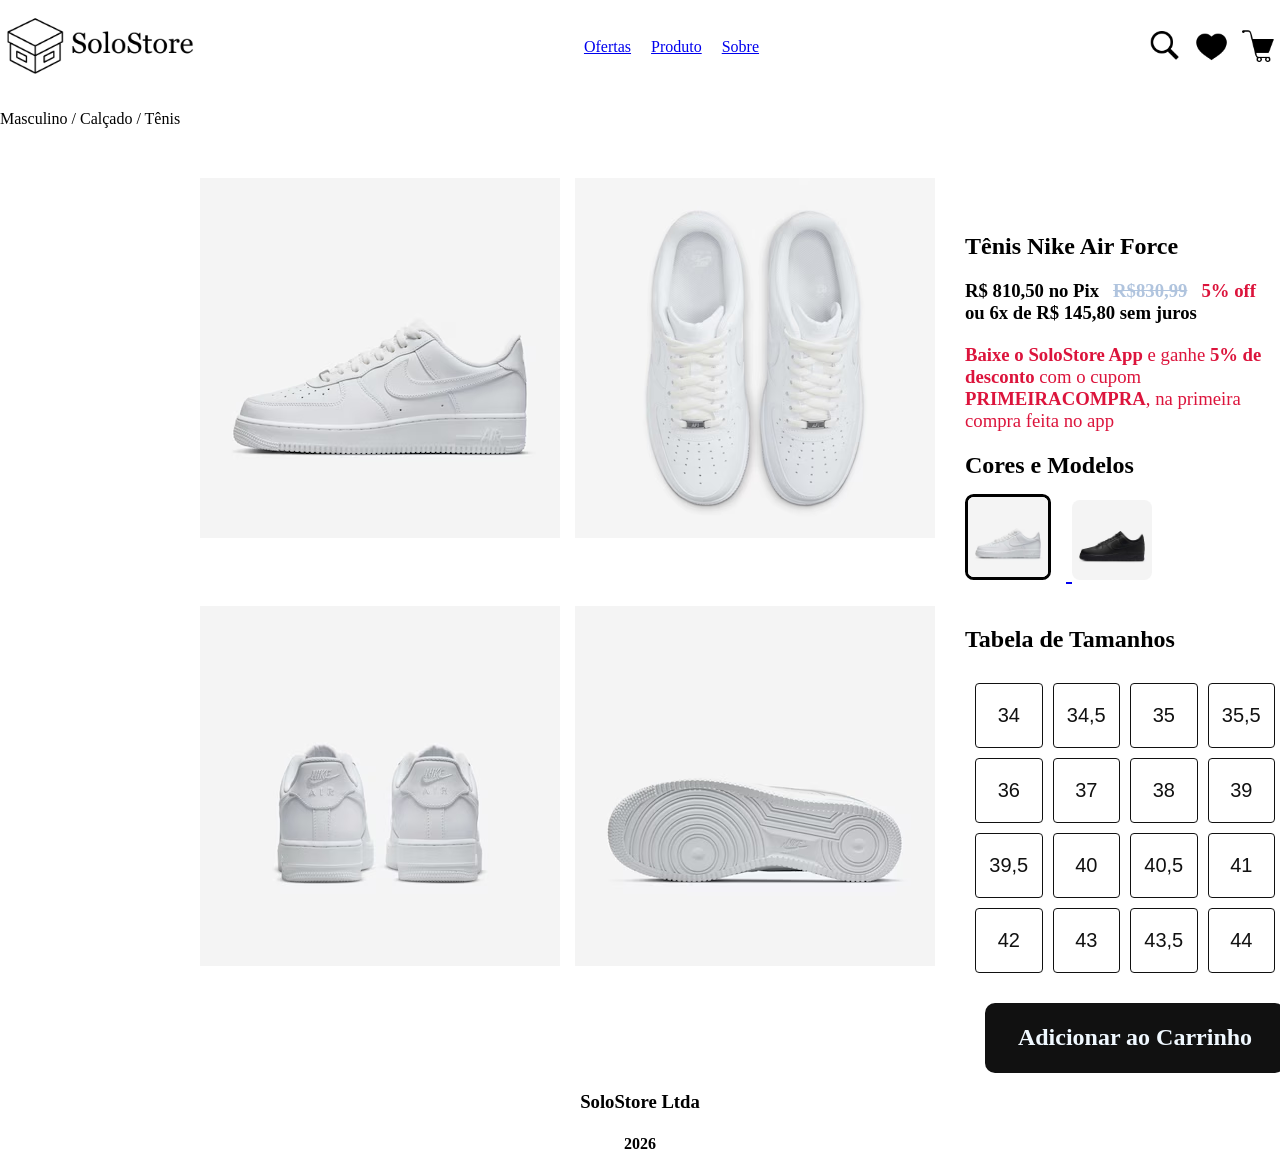
==== solostore/produtoBranco.html @ 8ed37948 "Refactor produtoBranco.html structure and content" ====
<!DOCTYPE html>
<html lang="en">
<head>
    <meta charset="UTF-8">
    <meta name="viewport" content="width=device-width, initial-scale=1.0">
    <title>Tênis Nike Air Force Masculino</title>
</head>
<body style="margin: 0px; background-color: white; height: auto;">

<header style="position: fixed; top: 0; left: 0; width: 100%; color: white; padding: 0px;">
    <!--Lugares do site a implementar-->
    <nav style="display: flex; align-items: center; 
                justify-content: space-between; 
                width: 100%; position: fixed; 
                background-color: white; margin-top: 0;"><!--sempre que quiser dispor as divs utilizar display: flex-->
         <!--Logo a esquerda que leva para home-->
            <a href="index.html">
            <img src="img/Logo_HTransparente.png" alt="Logo_Home" style="width: 200px; height: 90px; object-fit: contain;"></a>
        <div style="text-align: center; color: black; font-family: Arial black">
            <a href="index.html">Ofertas</a> &nbsp; &nbsp;
            <a href="produtoBranco.html">Produto</a> &nbsp; &nbsp;
            <a href="sobre.html">Sobre</a> 
        </div>
        <!--A implementar futuramente-->
        <div style="text-align: center;">
            <a href="busca.html">
            <img src="img/icones_menu/buscar.png" alt="Buscar" style="width: 33px; height: 33px; object-fit: contain; padding: 5px;"></a>
            <a href="favoritos.html">
            <img src="img/icones_menu/favorito.png" alt="Favoritos" style="width: 33px; height: 33px; object-fit: contain; padding: 5px;"></a>
            <a href="carrinho.html">
            <img src="img/icones_menu/carrinho.png" alt="Carrinho" style="width: 33px; height: 33px; object-fit: contain; padding: 5px;"></a>
        </div>
    </nav>
</header>

<main style="padding-top: 94px;">

    <p style="margin-bottom: 50px;">
        Masculino / Calçado / Tênis
    </p>

    <div style="text-align: left; display: flex; align-items: flex-start;">
        
        <img src="img/TenisBranco1.avif" style="width: 400px; height: auto; margin-left: 200px; margin-right: 15px;">
        <img src="img/TenisBranco2.avif" style="width: 400px; height: auto; margin-right: 30px; margin-bottom: 15px;">

        <!-- Esta DIV agrupa os textos para que fiquem um embaixo do outro -->
        <div>
            <h2 style="text-align: left; margin-top: 55px;">
                Tênis Nike Air Force  <br>
                
            </h2>
            
            <h3>

                <!-- Preço dos Produtos -->
                <span>
                    R$ 810,50 no Pix &nbsp; <s style="color: #B0C4DE;">R$830,99</s> &nbsp; <strong style="color: #DC143C;"> 5% off </strong> <br> ou 6x de R$ 145,80 sem juros
                </span>

            </h3>

            <h3 style="color: #DC143C; font-weight: normal; margin-top: 20px;">

                <!-- Propagandas -->
                <span>
                    <strong>Baixe o SoloStore App</strong> e ganhe <strong>5% de desconto</strong> com o cupom <br> 
                    <strong>PRIMEIRACOMPRA</strong>, na primeira compra feita no app
                </span>

            </h3>

            <h2> 
                 Cores e Modelos
                 <br>
                 <a href="produtoBranco.html">
                 <img src="img/TenisBranco1.avif" style="width: 80px; height: auto; margin-top: 15px; margin-right: 15px; border: solid black; border-radius: 10%;">
                 </a>

                 <a href="produtoPreto.html">
                 <img src="img/TenisPreto1.avif" style="width: 80px; height: auto;border-radius: 10%;">
                 </a>
            </h2>

        </div>

    </div>

    <div style="text-align: left; display: flex; align-items: flex-start;">


            <img src="img/TenisBranco3.avif" style="width: 400px; height: auto; margin-left: 200px; margin-right: 15px;">
            <img src="img/TenisBranco4.avif" style="width: 400px; height: auto; margin-right: 30px;">

        <div>
                <h2> Tabela de Tamanhos </h2>

                <table style="width: 100%; max-width: 380px; border-collapse: separate; border-spacing: 8px; font-family: 'Helvetica Neue', Helvetica, Arial, sans-serif; color: #111111; margin: 20px 0;border-spacing: 10px;">
  <tbody>

    <!--Tabela de Tamanhos-->
    <tr>
      <td style="width: 25%; border: 1px solid #111111; border-radius: 4px; text-align: center; padding: 20px 0; font-size: 20px; font-weight: 500; background-color: #ffffff; cursor: pointer;">34</td>
      <td style="width: 25%; border: 1px solid #111111; border-radius: 4px; text-align: center; padding: 20px 0; font-size: 20px; font-weight: 500; background-color: #ffffff; cursor: pointer;">34,5</td>
      <td style="width: 25%; border: 1px solid #111111; border-radius: 4px; text-align: center; padding: 20px 0; font-size: 20px; font-weight: 500; background-color: #ffffff; cursor: pointer;">35</td>
      <td style="width: 25%; border: 1px solid #111111; border-radius: 4px; text-align: center; padding: 20px 0; font-size: 20px; font-weight: 500; background-color: #ffffff; cursor: pointer;">35,5</td>
    </tr>

    <tr>
      <td style="width: 25%; border: 1px solid #111111; border-radius: 4px; text-align: center; padding: 20px 0; font-size: 20px; font-weight: 500; background-color: #ffffff; cursor: pointer;">36</td>
      <td style="width: 25%; border: 1px solid #111111; border-radius: 4px; text-align: center; padding: 20px 0; font-size: 20px; font-weight: 500; background-color: #ffffff; cursor: pointer;">37</td>
      <td style="width: 25%; border: 1px solid #111111; border-radius: 4px; text-align: center; padding: 20px 0; font-size: 20px; font-weight: 500; background-color: #ffffff; cursor: pointer;">38</td>
      <td style="width: 25%; border: 1px solid #111111; border-radius: 4px; text-align: center; padding: 20px 0; font-size: 20px; font-weight: 500; background-color: #ffffff; cursor: pointer;">39</td>
    </tr>

    <tr>
      <td style="width: 25%; border: 1px solid #111111; border-radius: 4px; text-align: center; padding: 20px 0; font-size: 20px; font-weight: 500; background-color: #ffffff; cursor: pointer;">39,5</td>
      <td style="width: 25%; border: 1px solid #111111; border-radius: 4px; text-align: center; padding: 20px 0; font-size: 20px; font-weight: 500; background-color: #ffffff; cursor: pointer;">40</td>
      <td style="width: 25%; border: 1px solid #111111; border-radius: 4px; text-align: center; padding: 20px 0; font-size: 20px; font-weight: 500; background-color: #ffffff; cursor: pointer;">40,5</td>
      <td style="width: 25%; border: 1px solid #111111; border-radius: 4px; text-align: center; padding: 20px 0; font-size: 20px; font-weight: 500; background-color: #ffffff; cursor: pointer;">41</td>
    </tr>

    <tr>
      <td style="width: 25%; border: 1px solid #111111; border-radius: 4px; text-align: center; padding: 20px 0; font-size: 20px; font-weight: 500; background-color: #ffffff; cursor: pointer;">42</td>
      <td style="width: 25%; border: 1px solid #111111; border-radius: 4px; text-align: center; padding: 20px 0; font-size: 20px; font-weight: 500; background-color: #ffffff; cursor: pointer;">43</td>
      <td style="width: 25%; border: 1px solid #111111; border-radius: 4px; text-align: center; padding: 20px 0; font-size: 20px; font-weight: 500; background-color: #ffffff; cursor: pointer;">43,5</td>
      <td style="width: 25%; border: 1px solid #111111; border-radius: 4px; text-align: center; padding: 20px 0; font-size: 20px; font-weight: 500; background-color: #ffffff; cursor: pointer;">44</td>
    </tr>
  </tbody>
</table>
            <!-- Carrinho -->
            <div style="align-items: center; color: aliceblue ;background-color: #111111;border-radius: 10px;margin-left: 20px;cursor: pointer;width: 300px;height: 70px;display: flex; justify-content: center;">
                
                <h2>
                    Adicionar ao Carrinho
                </h2>

            </div>

            <!-- Frete Implementar 
            <div>
                    <h2>
                            Calcular Frete
                    </h2>

            </div> -->



        </div>
        
    </div>

    

</main>

<footer>
    <nav style="display: flex; align-items: center; justify-content: space-between; width: 100%;">
        <!--Voltando para o sobre -->
        <div">

        </div>
        <!--Redes sociais e apps-->
        <div>

        </div>
    </nav>
    <div style="text-align: center; font-family: Arial medium">
    <h3>SoloStore Ltda</h3>
    <h4>2026</h4>
    </div>
</footer>

</body>
</html>
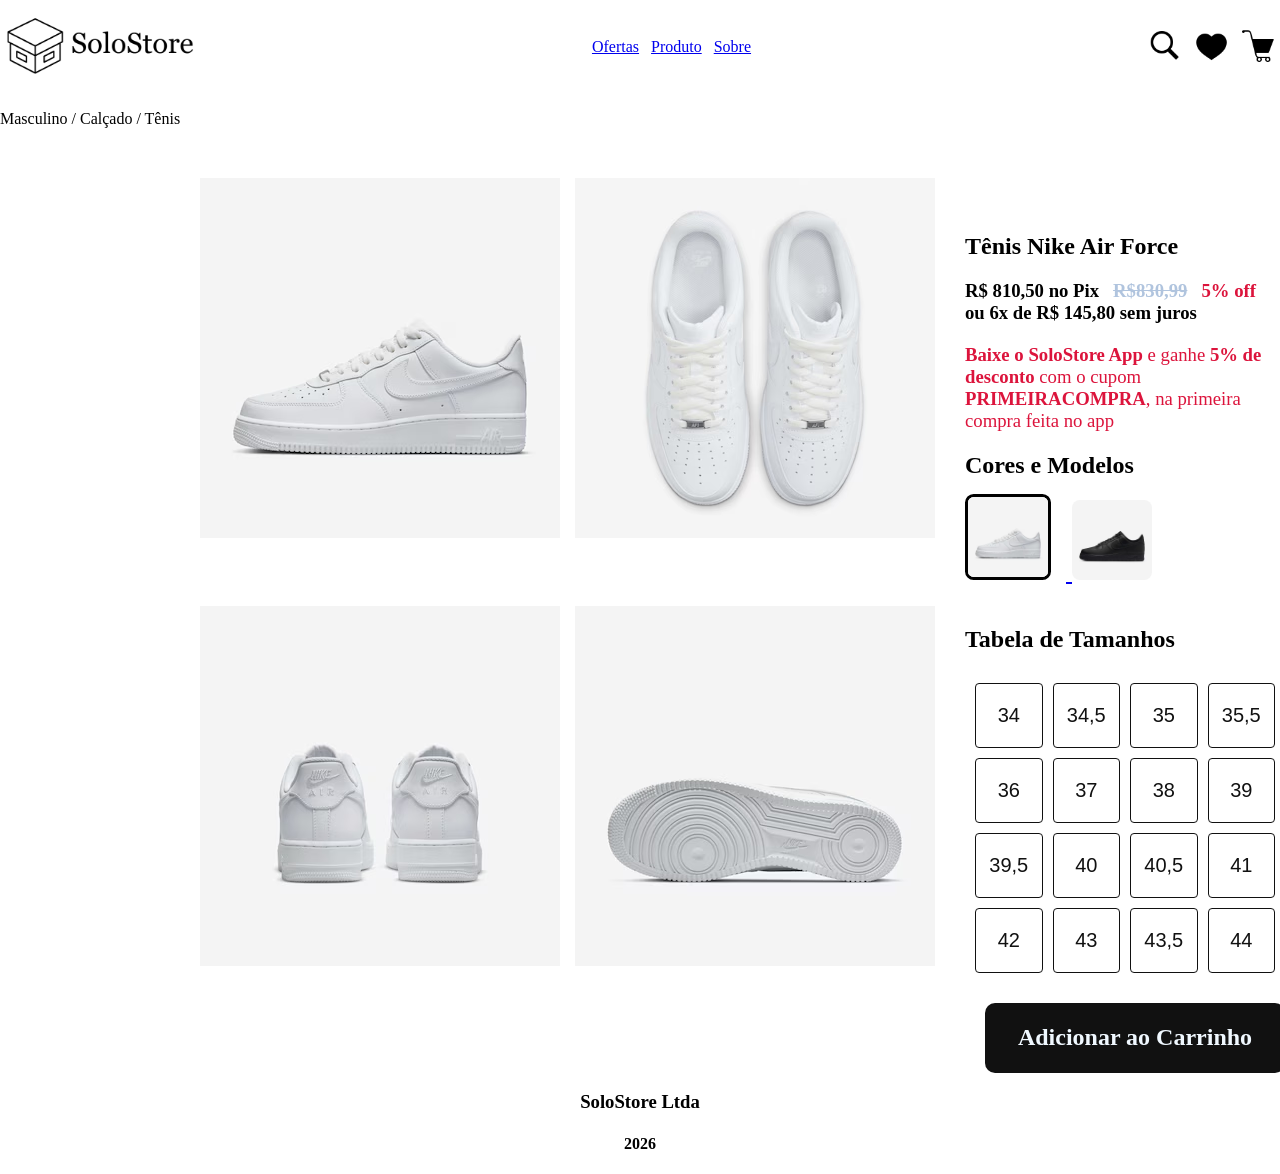
==== commit f4bb2657: "Update produtoBranco.html" ====
--- a/solostore/produtoBranco.html
+++ b/solostore/produtoBranco.html
@@ -17,8 +17,8 @@
             <a href="index.html">
             <img src="img/Logo_HTransparente.png" alt="Logo_Home" style="width: 200px; height: 90px; object-fit: contain;"></a>
         <div style="text-align: center; color: black; font-family: Arial black">
-            <a href="index.html">Ofertas</a> &nbsp; &nbsp;
-            <a href="produtoBranco.html">Produto</a> &nbsp; &nbsp;
+            <a href="index.html">Ofertas</a>&nbsp;&nbsp;
+            <a href="produtoBranco.html">Produto</a>&nbsp;&nbsp;
             <a href="sobre.html">Sobre</a> 
         </div>
         <!--A implementar futuramente-->
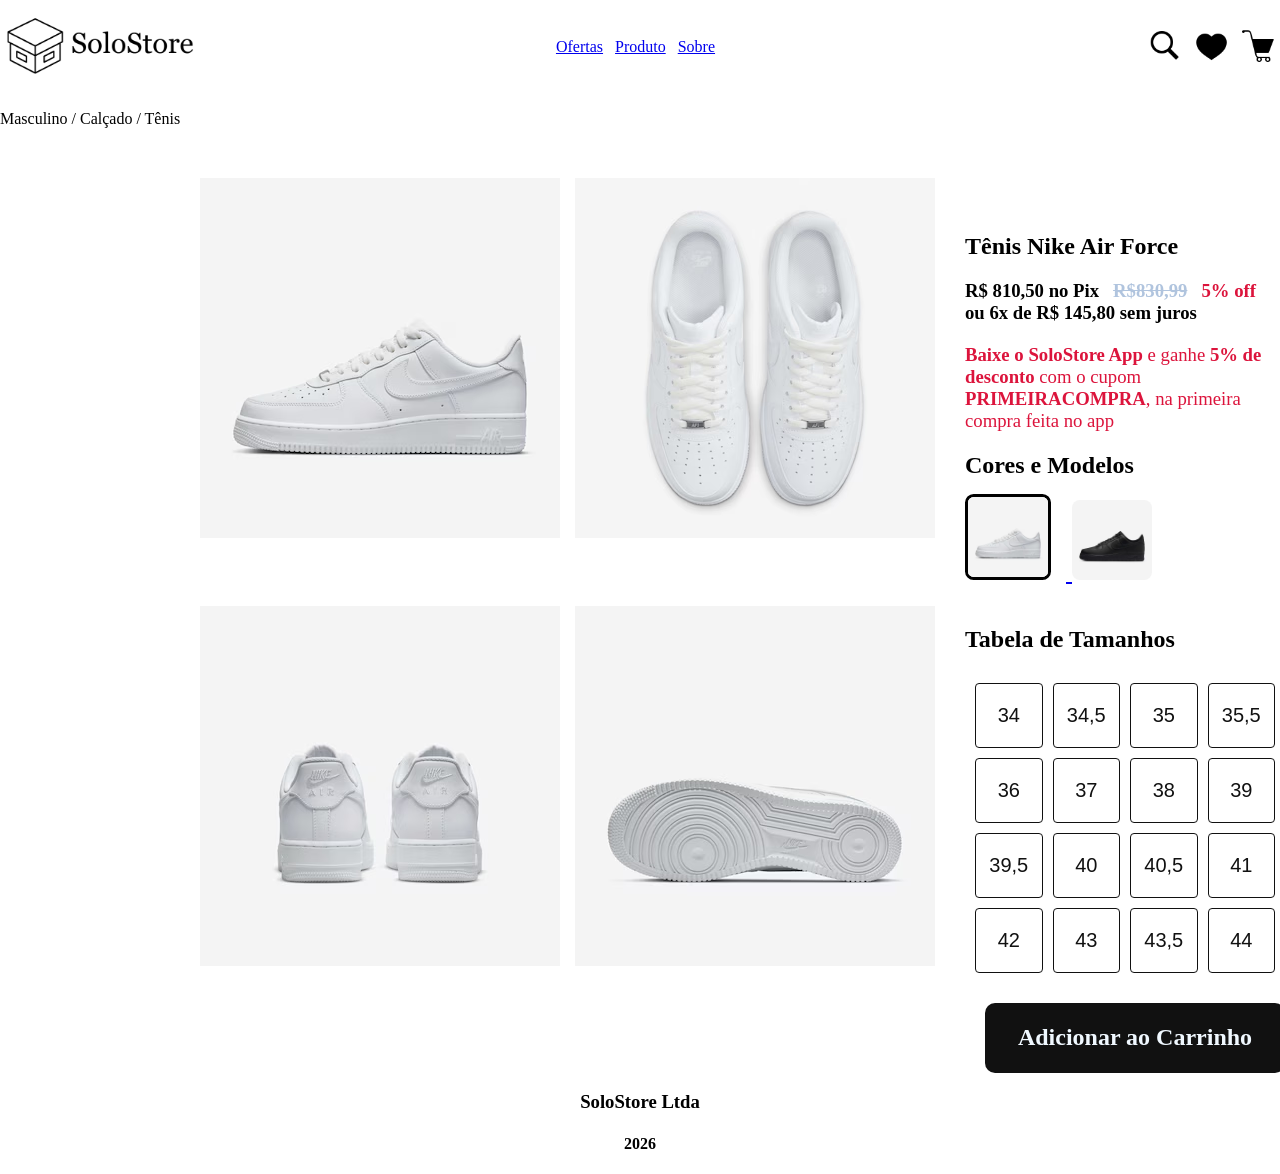
==== commit f3e99358: "Update produtoBranco.html" ====
--- a/solostore/produtoBranco.html
+++ b/solostore/produtoBranco.html
@@ -16,7 +16,7 @@
          <!--Logo a esquerda que leva para home-->
             <a href="index.html">
             <img src="img/Logo_HTransparente.png" alt="Logo_Home" style="width: 200px; height: 90px; object-fit: contain;"></a>
-        <div style="text-align: center; color: black; font-family: Arial black">
+        <div style="text-align: center; color: black; font-family: Arial black; margin-right: 72px;">
             <a href="index.html">Ofertas</a>&nbsp;&nbsp;
             <a href="produtoBranco.html">Produto</a>&nbsp;&nbsp;
             <a href="sobre.html">Sobre</a> 
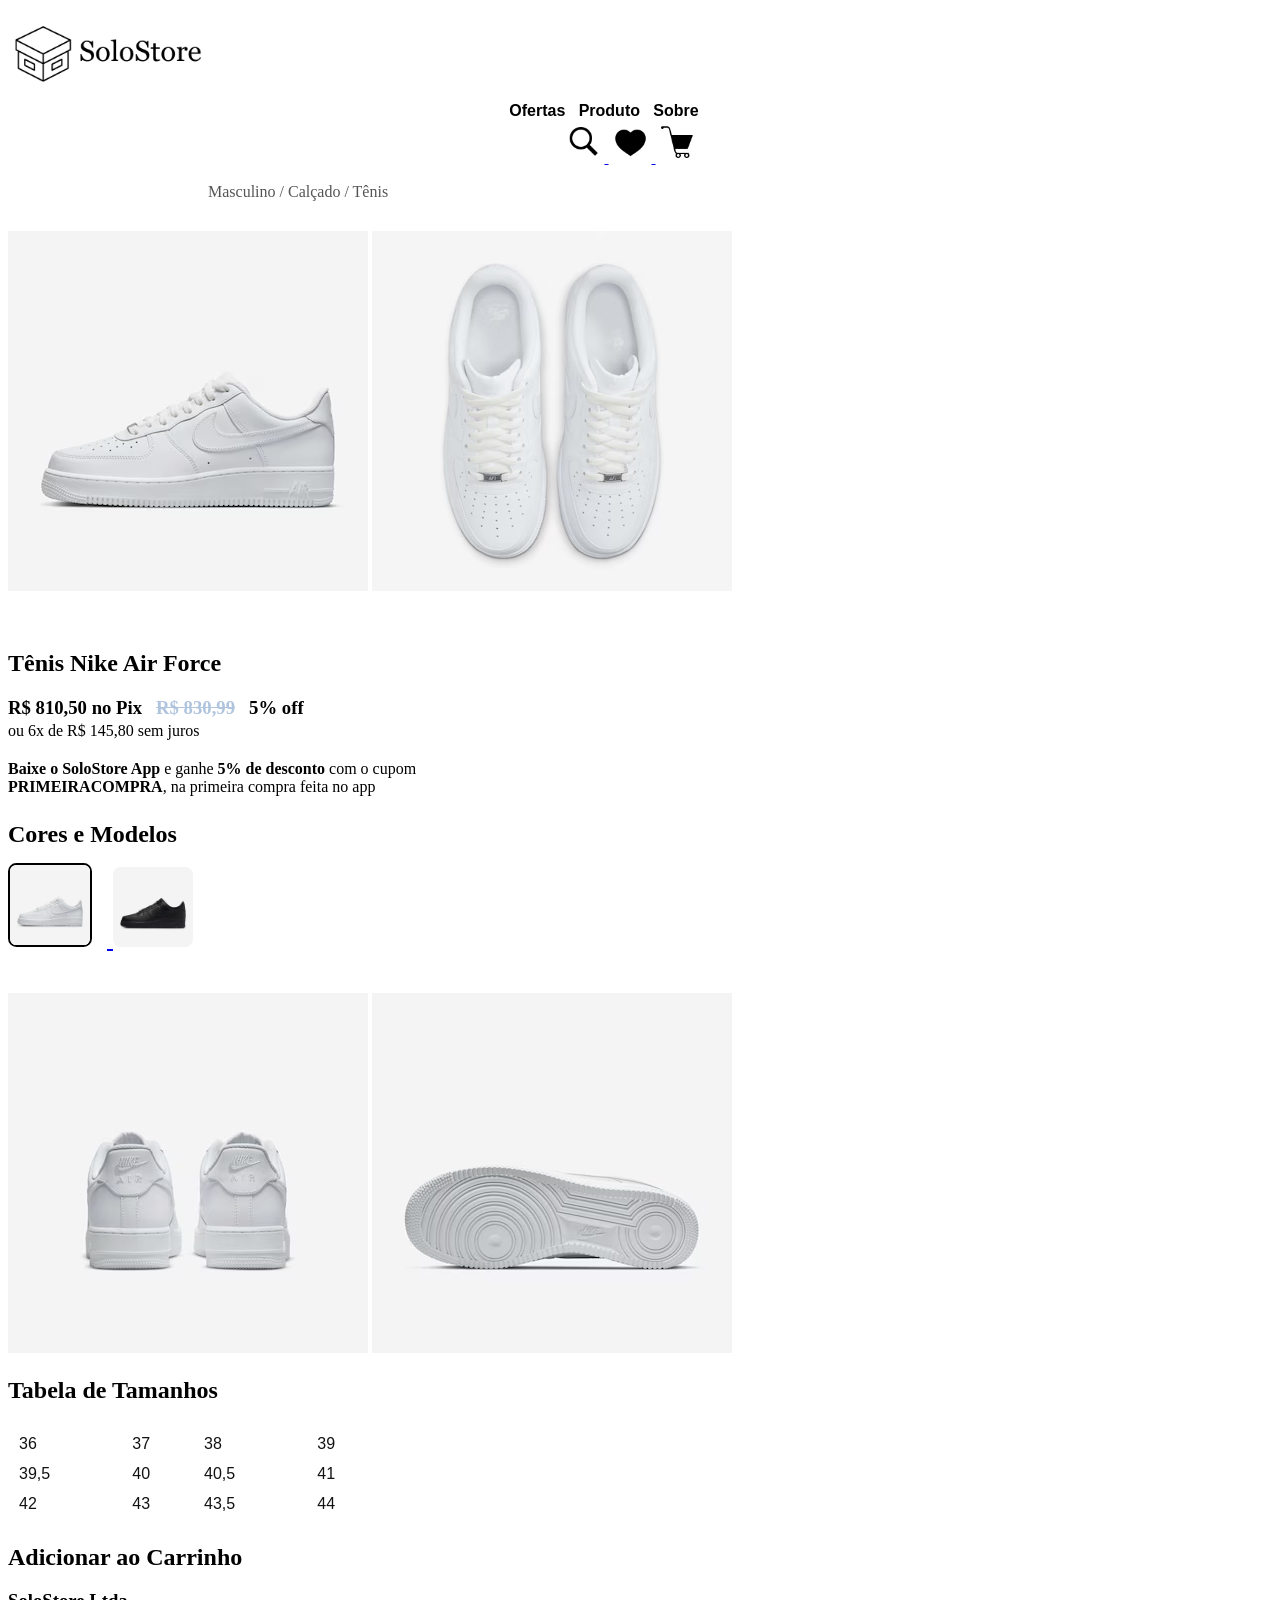
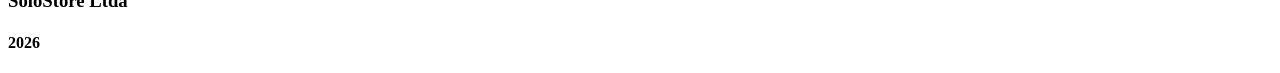
==== commit 63bae73b: "Update Updated HTML structure and styles for the product page, including navigation and product deta" ====
--- a/solostore/produtoBranco.html
+++ b/solostore/produtoBranco.html
@@ -1,176 +1,118 @@
 <!DOCTYPE html>
-<html lang="en">
+<html lang="pt-BR">
 <head>
     <meta charset="UTF-8">
     <meta name="viewport" content="width=device-width, initial-scale=1.0">
     <title>Tênis Nike Air Force Masculino</title>
+    <link rel="stylesheet" href="styleProdutos.css">
 </head>
-<body style="margin: 0px; background-color: white; height: auto;">
+<body>
 
-<header style="position: fixed; top: 0; left: 0; width: 100%; color: white; padding: 0px;">
-    <!--Lugares do site a implementar-->
-    <nav style="display: flex; align-items: center; 
-                justify-content: space-between; 
-                width: 100%; position: fixed; 
-                background-color: white; margin-top: 0;"><!--sempre que quiser dispor as divs utilizar display: flex-->
-         <!--Logo a esquerda que leva para home-->
+    <header>
+        <nav id="icones_menu">
+            <!-- Logo à esquerda -->
             <a href="index.html">
-            <img src="img/Logo_HTransparente.png" alt="Logo_Home" style="width: 200px; height: 90px; object-fit: contain;"></a>
-        <div style="text-align: center; color: black; font-family: Arial black; margin-right: 72px;">
-            <a href="index.html">Ofertas</a>&nbsp;&nbsp;
-            <a href="produtoBranco.html">Produto</a>&nbsp;&nbsp;
-            <a href="sobre.html">Sobre</a> 
-        </div>
-        <!--A implementar futuramente-->
-        <div style="text-align: center;">
-            <a href="busca.html">
-            <img src="img/icones_menu/buscar.png" alt="Buscar" style="width: 33px; height: 33px; object-fit: contain; padding: 5px;"></a>
-            <a href="favoritos.html">
-            <img src="img/icones_menu/favorito.png" alt="Favoritos" style="width: 33px; height: 33px; object-fit: contain; padding: 5px;"></a>
-            <a href="carrinho.html">
-            <img src="img/icones_menu/carrinho.png" alt="Carrinho" style="width: 33px; height: 33px; object-fit: contain; padding: 5px;"></a>
-        </div>
-    </nav>
-</header>
+                <img src="img/Logo_HTransparente.png" alt="Logo_Home" style="width: 200px; height: 90px; object-fit: contain;">
+            </a>
+            
+            <div style="text-align: center; color: black; font-family: Arial, sans-serif; font-weight: bold; margin-right: 72px;">
+                <a href="index.html" style="text-decoration: none; color: black;">Ofertas</a>&nbsp;&nbsp;
+                <a href="produtoBranco.html" style="text-decoration: none; color: black;">Produto</a>&nbsp;&nbsp;
+                <a href="sobre.html" style="text-decoration: none; color: black;">Sobre</a>
+            </div>
 
-<main style="padding-top: 94px;">
+            <!-- Ícones à direita -->
+            <div style="text-align: center; padding-right: 20px;">
+                <a href="busca.html">
+                    <img src="img/icones_menu/buscar.png" alt="Buscar" style="width: 33px; height: 33px; object-fit: contain; padding: 5px;">
+                </a>
+                <a href="favoritos.html">
+                    <img src="img/icones_menu/favorito.png" alt="Favoritos" style="width: 33px; height: 33px; object-fit: contain; padding: 5px;">
+                </a>
+                <a href="carrinho.html">
+                    <img src="img/icones_menu/carrinho.png" alt="Carrinho" style="width: 33px; height: 33px; object-fit: contain; padding: 5px;">
+                </a>
+            </div>
+        </nav>
+    </header>
 
-    <p style="margin-bottom: 50px;">
-        Masculino / Calçado / Tênis
-    </p>
-
-    <div style="text-align: left; display: flex; align-items: flex-start;">
+    <main>
+        <p style="margin-left: 200px; margin-bottom: 30px; color: #555;">Masculino / Calçado / Tênis</p>
         
-        <img src="img/TenisBranco1.avif" style="width: 400px; height: auto; margin-left: 200px; margin-right: 15px;">
-        <img src="img/TenisBranco2.avif" style="width: 400px; height: auto; margin-right: 30px; margin-bottom: 15px;">
-
-        <!-- Esta DIV agrupa os textos para que fiquem um embaixo do outro -->
-        <div>
-            <h2 style="text-align: left; margin-top: 55px;">
-                Tênis Nike Air Force  <br>
-                
-            </h2>
+        <div class="div_centralizador">
+            <img src="img/TenisBranco1.avif" class="img_produtos1" alt="Tênis Branco Lateral">
+            <img src="img/TenisBranco2.avif" class="img_produtos2" alt="Tênis Branco Traseira">
             
-            <h3>
-
-                <!-- Preço dos Produtos -->
-                <span>
-                    R$ 810,50 no Pix &nbsp; <s style="color: #B0C4DE;">R$830,99</s> &nbsp; <strong style="color: #DC143C;"> 5% off </strong> <br> ou 6x de R$ 145,80 sem juros
-                </span>
-
-            </h3>
-
-            <h3 style="color: #DC143C; font-weight: normal; margin-top: 20px;">
-
-                <!-- Propagandas -->
-                <span>
-                    <strong>Baixe o SoloStore App</strong> e ganhe <strong>5% de desconto</strong> com o cupom <br> 
-                    <strong>PRIMEIRACOMPRA</strong>, na primeira compra feita no app
-                </span>
-
-            </h3>
-
-            <h2> 
-                 Cores e Modelos
-                 <br>
-                 <a href="produtoBranco.html">
-                 <img src="img/TenisBranco1.avif" style="width: 80px; height: auto; margin-top: 15px; margin-right: 15px; border: solid black; border-radius: 10%;">
-                 </a>
-
-                 <a href="produtoPreto.html">
-                 <img src="img/TenisPreto1.avif" style="width: 80px; height: auto;border-radius: 10%;">
-                 </a>
-            </h2>
-
+            <div>
+                <h2 style="text-align: left; margin-top: 55px;">Tênis Nike Air Force</h2>
+                <h3>
+                    <span>
+                        R$ 810,50 no Pix &nbsp; 
+                        <s style="color: #B0C4DE;">R$ 830,99</s> &nbsp; 
+                        <strong class="Desconto">5% off</strong> <br>
+                        <span style="font-weight: normal; font-size: 16px;">ou 6x de R$ 145,80 sem juros</span>
+                    </span>
+                </h3>
+                <div class="Desconto" style="margin-bottom: 25px;">
+                    <span>
+                        <strong>Baixe o SoloStore App</strong> e ganhe <strong>5% de desconto</strong> com o cupom <br>
+                        <strong>PRIMEIRACOMPRA</strong>, na primeira compra feita no app
+                    </span>
+                </div>
+                <h2> Cores e Modelos <br>
+                    <a href="produtoBranco.html">
+                        <img src="img/TenisBranco1.avif" alt="Modelo Branco" style="width: 80px; height: auto; margin-top: 15px; margin-right: 15px; border: solid 2px black; border-radius: 10%;">
+                    </a>
+                    <a href="produtoPreto.html">
+                        <img src="img/TenisPreto1.avif" alt="Modelo Preto" style="width: 80px; height: auto; border-radius: 10%;">
+                    </a>
+                </h2>
+            </div>
         </div>
 
-    </div>
+        <div class="div_centralizador" style="margin-top: 40px;">
+            <img src="img/TenisBranco3.avif" class="img_produtos1" alt="Tênis Branco Cima">
+            <img src="img/TenisBranco4.avif" class="img_produtos2" alt="Tênis Branco Sola">
+            
+            <div>
+                <h2>Tabela de Tamanhos</h2>
+                <table style="width: 100%; max-width: 380px; border-collapse: separate; border-spacing: 10px; font-family: 'Helvetica Neue', Helvetica, Arial, sans-serif; color: #111111; margin: 20px 0;">
+                    <tbody>
+                        <tr class="tabela">
+                            <td>36</td>
+                            <td>37</td>
+                            <td>38</td>
+                            <td>39</td>
+                        </tr>
+                        <tr class="tabela">
+                            <td>39,5</td>
+                            <td>40</td>
+                            <td>40,5</td>
+                            <td>41</td>
+                        </tr>
+                        <tr class="tabela">
+                            <td>42</td>
+                            <td>43</td>
+                            <td>43,5</td>
+                            <td>44</td>
+                        </tr>
+                    </tbody>
+                </table>
 
-    <div style="text-align: left; display: flex; align-items: flex-start;">
+                <!-- Botão Adicionar ao Carrinho -->
+                <div id="adicionar_ao_carrinho">
+                    <h2>Adicionar ao Carrinho</h2>
+                </div>
+            </div>
+        </div>
+    </main>
 
-
-            <img src="img/TenisBranco3.avif" style="width: 400px; height: auto; margin-left: 200px; margin-right: 15px;">
-            <img src="img/TenisBranco4.avif" style="width: 400px; height: auto; margin-right: 30px;">
-
+    <footer>
         <div>
-                <h2> Tabela de Tamanhos </h2>
-
-                <table style="width: 100%; max-width: 380px; border-collapse: separate; border-spacing: 8px; font-family: 'Helvetica Neue', Helvetica, Arial, sans-serif; color: #111111; margin: 20px 0;border-spacing: 10px;">
-  <tbody>
-
-    <!--Tabela de Tamanhos-->
-    <tr>
-      <td style="width: 25%; border: 1px solid #111111; border-radius: 4px; text-align: center; padding: 20px 0; font-size: 20px; font-weight: 500; background-color: #ffffff; cursor: pointer;">34</td>
-      <td style="width: 25%; border: 1px solid #111111; border-radius: 4px; text-align: center; padding: 20px 0; font-size: 20px; font-weight: 500; background-color: #ffffff; cursor: pointer;">34,5</td>
-      <td style="width: 25%; border: 1px solid #111111; border-radius: 4px; text-align: center; padding: 20px 0; font-size: 20px; font-weight: 500; background-color: #ffffff; cursor: pointer;">35</td>
-      <td style="width: 25%; border: 1px solid #111111; border-radius: 4px; text-align: center; padding: 20px 0; font-size: 20px; font-weight: 500; background-color: #ffffff; cursor: pointer;">35,5</td>
-    </tr>
-
-    <tr>
-      <td style="width: 25%; border: 1px solid #111111; border-radius: 4px; text-align: center; padding: 20px 0; font-size: 20px; font-weight: 500; background-color: #ffffff; cursor: pointer;">36</td>
-      <td style="width: 25%; border: 1px solid #111111; border-radius: 4px; text-align: center; padding: 20px 0; font-size: 20px; font-weight: 500; background-color: #ffffff; cursor: pointer;">37</td>
-      <td style="width: 25%; border: 1px solid #111111; border-radius: 4px; text-align: center; padding: 20px 0; font-size: 20px; font-weight: 500; background-color: #ffffff; cursor: pointer;">38</td>
-      <td style="width: 25%; border: 1px solid #111111; border-radius: 4px; text-align: center; padding: 20px 0; font-size: 20px; font-weight: 500; background-color: #ffffff; cursor: pointer;">39</td>
-    </tr>
-
-    <tr>
-      <td style="width: 25%; border: 1px solid #111111; border-radius: 4px; text-align: center; padding: 20px 0; font-size: 20px; font-weight: 500; background-color: #ffffff; cursor: pointer;">39,5</td>
-      <td style="width: 25%; border: 1px solid #111111; border-radius: 4px; text-align: center; padding: 20px 0; font-size: 20px; font-weight: 500; background-color: #ffffff; cursor: pointer;">40</td>
-      <td style="width: 25%; border: 1px solid #111111; border-radius: 4px; text-align: center; padding: 20px 0; font-size: 20px; font-weight: 500; background-color: #ffffff; cursor: pointer;">40,5</td>
-      <td style="width: 25%; border: 1px solid #111111; border-radius: 4px; text-align: center; padding: 20px 0; font-size: 20px; font-weight: 500; background-color: #ffffff; cursor: pointer;">41</td>
-    </tr>
-
-    <tr>
-      <td style="width: 25%; border: 1px solid #111111; border-radius: 4px; text-align: center; padding: 20px 0; font-size: 20px; font-weight: 500; background-color: #ffffff; cursor: pointer;">42</td>
-      <td style="width: 25%; border: 1px solid #111111; border-radius: 4px; text-align: center; padding: 20px 0; font-size: 20px; font-weight: 500; background-color: #ffffff; cursor: pointer;">43</td>
-      <td style="width: 25%; border: 1px solid #111111; border-radius: 4px; text-align: center; padding: 20px 0; font-size: 20px; font-weight: 500; background-color: #ffffff; cursor: pointer;">43,5</td>
-      <td style="width: 25%; border: 1px solid #111111; border-radius: 4px; text-align: center; padding: 20px 0; font-size: 20px; font-weight: 500; background-color: #ffffff; cursor: pointer;">44</td>
-    </tr>
-  </tbody>
-</table>
-            <!-- Carrinho -->
-            <div style="align-items: center; color: aliceblue ;background-color: #111111;border-radius: 10px;margin-left: 20px;cursor: pointer;width: 300px;height: 70px;display: flex; justify-content: center;">
-                
-                <h2>
-                    Adicionar ao Carrinho
-                </h2>
-
-            </div>
-
-            <!-- Frete Implementar 
-            <div>
-                    <h2>
-                            Calcular Frete
-                    </h2>
-
-            </div> -->
-
-
-
+            <h3>SoloStore Ltda</h3>
+            <h4>2026</h4>
         </div>
-        
-    </div>
-
-    
-
-</main>
-
-<footer>
-    <nav style="display: flex; align-items: center; justify-content: space-between; width: 100%;">
-        <!--Voltando para o sobre -->
-        <div">
-
-        </div>
-        <!--Redes sociais e apps-->
-        <div>
-
-        </div>
-    </nav>
-    <div style="text-align: center; font-family: Arial medium">
-    <h3>SoloStore Ltda</h3>
-    <h4>2026</h4>
-    </div>
-</footer>
+    </footer>
 
 </body>
 </html>
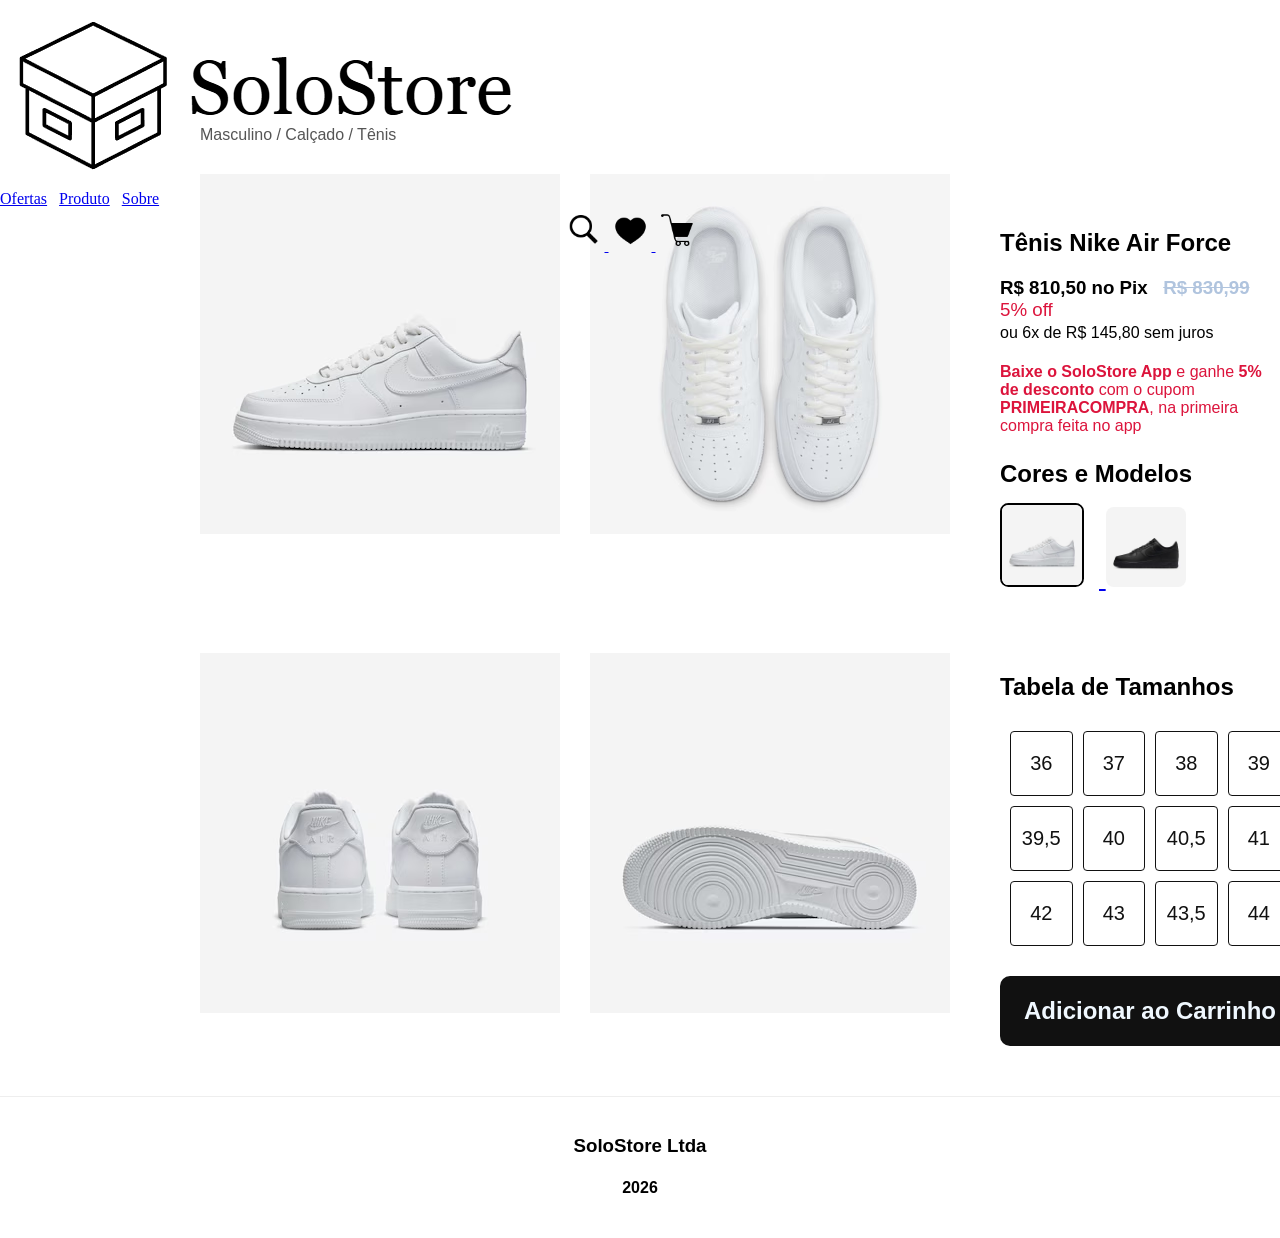
==== commit e8cd3ba9: "Simple Update" ====
--- a/solostore/produtoBranco.html
+++ b/solostore/produtoBranco.html
@@ -9,16 +9,16 @@
 <body>
 
     <header>
-        <nav id="icones_menu">
+        <nav id="nav_menu">
             <!-- Logo à esquerda -->
             <a href="index.html">
-                <img src="img/Logo_HTransparente.png" alt="Logo_Home" style="width: 200px; height: 90px; object-fit: contain;">
+                <img src="img/Logo_HTransparente.png" id="logo" alt="Logo_Home">
             </a>
             
-            <div style="text-align: center; color: black; font-family: Arial, sans-serif; font-weight: bold; margin-right: 72px;">
-                <a href="index.html" style="text-decoration: none; color: black;">Ofertas</a>&nbsp;&nbsp;
-                <a href="produtoBranco.html" style="text-decoration: none; color: black;">Produto</a>&nbsp;&nbsp;
-                <a href="sobre.html" style="text-decoration: none; color: black;">Sobre</a>
+            <div class="menu">
+                <a href="index.html" >Ofertas</a>&nbsp;&nbsp;
+                <a href="produtoBranco.html">Produto</a>&nbsp;&nbsp;
+                <a href="sobre.html">Sobre</a>
             </div>
 
             <!-- Ícones à direita -->
--- a/solostore/styleProdutos.css
+++ b/solostore/styleProdutos.css
@@ -0,0 +1,109 @@
+body
+{
+    margin: 0;
+    background-color: white;
+    height: auto;
+}
+
+header
+{
+    position: fixed;
+    top: 0;
+    left: 0;
+    width: 100%;
+    color: white;
+    padding: 0;
+    z-index: 1000;
+}
+
+main
+{
+    padding-top: 110px;
+    font-family: Arial, sans-serif;
+} 
+
+footer
+{
+    text-align: center;
+    font-family: Arial, sans-serif;
+    margin-top: 50px;
+    padding: 20px 0;
+    border-top: 1px solid #eee;
+}
+
+#icones_menu
+{
+    display: flex;
+    align-items: center;
+    justify-content: space-between;
+    width: 100%;
+    background-color: white;
+    margin-top: 0;
+    box-shadow: 0 2px 5px 0px rgba(0,0,0,0.1)
+}
+
+.Desconto {
+    color: #DC143C;
+    font-weight: normal;
+    margin-top: 20px;
+}
+
+.div_centralizador {
+    text-align: left;
+    display: flex;
+    align-items: flex-start;
+    margin-bottom: 20px;
+}
+
+.img_produtos1 {
+    width: 400px;
+    height: auto;
+    margin-left: 200px;
+    margin-right: 15px;
+}
+
+.img_produtos2 {
+    width: 400px;
+    height: auto;
+    margin-left: 15px;
+    margin-right: 50px;
+}
+
+.tabela td {
+    width: 25%;
+    border: 1px solid #111111;
+    border-radius: 4px;
+    text-align: center;
+    padding: 20px 0;
+    font-size: 20px;
+    font-weight: 500;
+    cursor: pointer;
+}
+
+#adicionar_ao_carrinho
+{
+    align-items: center;
+    color: aliceblue;
+    background-color: #111111;
+    border-radius: 10px; cursor: pointer;
+    width: 300px; height: 70px;
+    display: flex;
+    justify-content: center;
+    margin-top: 20px;
+}
+
+#icones_menu:hover
+{
+    color: #252525;
+}
+
+.tabela td:hover 
+{
+    background-color: #252525;
+    color: #ffffff;
+}
+
+#adicionar_ao_carrinho:hover
+{
+    background-color: #252525;
+}
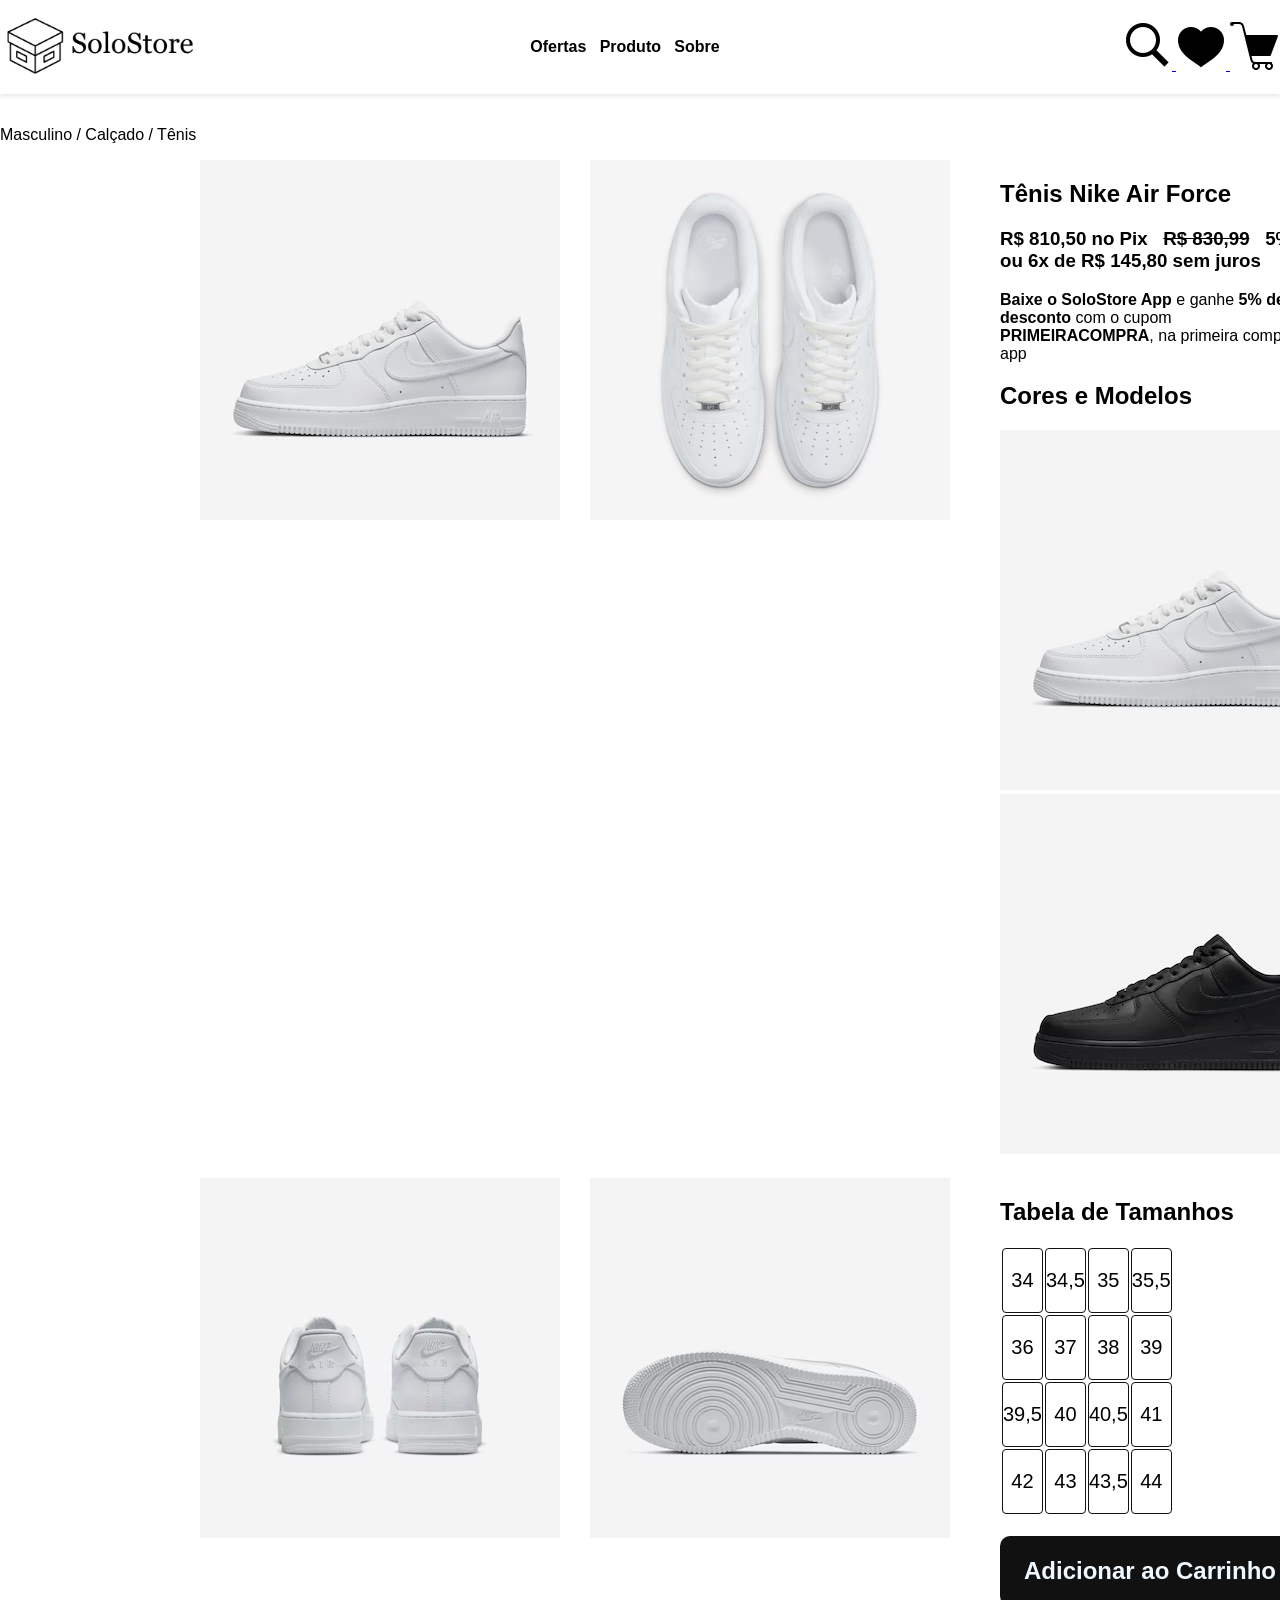
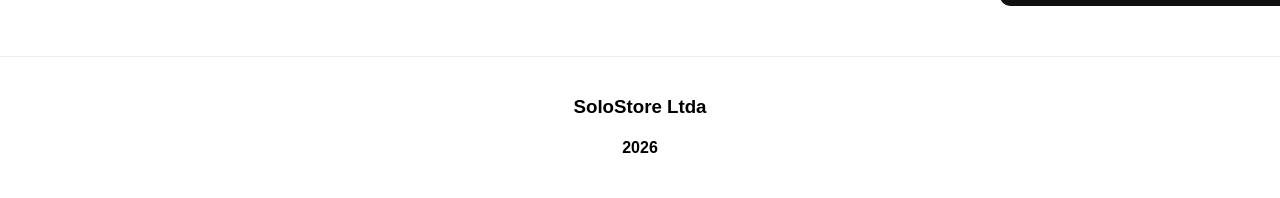
==== commit d68b0551: "Revise produtoBranco.html for Nike Air Force Updated the product page for Tênis Nike Air Force with " ====
--- a/solostore/produtoBranco.html
+++ b/solostore/produtoBranco.html
@@ -3,94 +3,99 @@
 <head>
     <meta charset="UTF-8">
     <meta name="viewport" content="width=device-width, initial-scale=1.0">
-    <title>Tênis Nike Air Force Masculino</title>
+    <title>Tênis Nike Air Force Masculino - SoloStore</title>
     <link rel="stylesheet" href="styleProdutos.css">
 </head>
 <body>
-
     <header>
         <nav id="nav_menu">
             <!-- Logo à esquerda -->
             <a href="index.html">
-                <img src="img/Logo_HTransparente.png" id="logo" alt="Logo_Home">
+                <img src="img/Logo_HTransparente.png" id="logo" alt="Logo Home">
             </a>
             
             <div class="menu">
-                <a href="index.html" >Ofertas</a>&nbsp;&nbsp;
+                <a href="index.html">Ofertas</a>&nbsp;&nbsp;
                 <a href="produtoBranco.html">Produto</a>&nbsp;&nbsp;
                 <a href="sobre.html">Sobre</a>
             </div>
-
+            
             <!-- Ícones à direita -->
-            <div style="text-align: center; padding-right: 20px;">
+            <div id="div_icons_direita">
                 <a href="busca.html">
-                    <img src="img/icones_menu/buscar.png" alt="Buscar" style="width: 33px; height: 33px; object-fit: contain; padding: 5px;">
+                    <img src="img/icones_menu/buscar.png" alt="Buscar" class="icons_direita">
                 </a>
                 <a href="favoritos.html">
-                    <img src="img/icones_menu/favorito.png" alt="Favoritos" style="width: 33px; height: 33px; object-fit: contain; padding: 5px;">
+                    <img src="img/icones_menu/favorito.png" alt="Favoritos" class="icons_direita">
                 </a>
                 <a href="carrinho.html">
-                    <img src="img/icones_menu/carrinho.png" alt="Carrinho" style="width: 33px; height: 33px; object-fit: contain; padding: 5px;">
+                    <img src="img/icones_menu/carrinho.png" alt="Carrinho" class="icons_direita">
                 </a>
             </div>
         </nav>
     </header>
 
     <main>
-        <p style="margin-left: 200px; margin-bottom: 30px; color: #555;">Masculino / Calçado / Tênis</p>
+        <p id="categoria">Masculino / Calçado / Tênis</p>
         
         <div class="div_centralizador">
-            <img src="img/TenisBranco1.avif" class="img_produtos1" alt="Tênis Branco Lateral">
-            <img src="img/TenisBranco2.avif" class="img_produtos2" alt="Tênis Branco Traseira">
+            <!-- Altere para TenisPreto1 e TenisPreto2 na página do modelo preto -->
+            <img src="img/TenisBranco1.avif" class="img_produtos1" alt="Tênis Lateral">
+            <img src="img/TenisBranco2.avif" class="img_produtos2" alt="Tênis Traseira">
             
-            <div>
-                <h2 style="text-align: left; margin-top: 55px;">Tênis Nike Air Force</h2>
+            <div id="detalhes_produto">
+                <h2>Tênis Nike Air Force</h2>
                 <h3>
-                    <span>
-                        R$ 810,50 no Pix &nbsp; 
-                        <s style="color: #B0C4DE;">R$ 830,99</s> &nbsp; 
-                        <strong class="Desconto">5% off</strong> <br>
-                        <span style="font-weight: normal; font-size: 16px;">ou 6x de R$ 145,80 sem juros</span>
+                    <span> 
+                        R$ 810,50 no Pix &nbsp; <s>R$ 830,99</s> &nbsp; <strong class="Desconto_badge">5% off</strong> 
+                        <br> 
+                        <span class="parcelas">ou 6x de R$ 145,80 sem juros</span> 
                     </span>
                 </h3>
-                <div class="Desconto" style="margin-bottom: 25px;">
-                    <span>
-                        <strong>Baixe o SoloStore App</strong> e ganhe <strong>5% de desconto</strong> com o cupom <br>
-                        <strong>PRIMEIRACOMPRA</strong>, na primeira compra feita no app
-                    </span>
+                
+                <div class="Desconto_box">
+                    <p><strong>Baixe o SoloStore App</strong> e ganhe <strong>5% de desconto</strong> com o cupom <br> <strong>PRIMEIRACOMPRA</strong>, na primeira compra feita no app</p>
                 </div>
-                <h2> Cores e Modelos <br>
-                    <a href="produtoBranco.html">
-                        <img src="img/TenisBranco1.avif" alt="Modelo Branco" style="width: 80px; height: auto; margin-top: 15px; margin-right: 15px; border: solid 2px black; border-radius: 10%;">
+                
+                <div>
+                    <h2>Cores e Modelos</h2>
+                    <a href="produtoBranco.html" class="modelo_link ativo">
+                        <img src="img/TenisBranco1.avif" alt="Modelo Branco" id="cor_modelo_branco">
                     </a>
-                    <a href="produtoPreto.html">
-                        <img src="img/TenisPreto1.avif" alt="Modelo Preto" style="width: 80px; height: auto; border-radius: 10%;">
+                    <a href="produtoPreto.html" class="modelo_link">
+                        <img src="img/TenisPreto1.avif" alt="Modelo Preto" id="cor_modelo_preto">
                     </a>
-                </h2>
+                </div>
             </div>
         </div>
 
-        <div class="div_centralizador" style="margin-top: 40px;">
-            <img src="img/TenisBranco3.avif" class="img_produtos1" alt="Tênis Branco Cima">
-            <img src="img/TenisBranco4.avif" class="img_produtos2" alt="Tênis Branco Sola">
+        <div class="div_centralizador">
+            <img src="img/TenisBranco3.avif" class="img_produtos1" alt="Tênis Cima">
+            <img src="img/TenisBranco4.avif" class="img_produtos2" alt="Tênis Sola">
             
-            <div>
+            <div class="secao_tamanho">
                 <h2>Tabela de Tamanhos</h2>
-                <table style="width: 100%; max-width: 380px; border-collapse: separate; border-spacing: 10px; font-family: 'Helvetica Neue', Helvetica, Arial, sans-serif; color: #111111; margin: 20px 0;">
+                <table class="tabela">
                     <tbody>
-                        <tr class="tabela">
+                        <tr>
+                            <td>34</td>
+                            <td>34,5</td>
+                            <td>35</td>
+                            <td>35,5</td>
+                        </tr>
+                        <tr>
                             <td>36</td>
                             <td>37</td>
                             <td>38</td>
                             <td>39</td>
                         </tr>
-                        <tr class="tabela">
+                        <tr>
                             <td>39,5</td>
                             <td>40</td>
                             <td>40,5</td>
                             <td>41</td>
                         </tr>
-                        <tr class="tabela">
+                        <tr>
                             <td>42</td>
                             <td>43</td>
                             <td>43,5</td>
@@ -98,7 +103,7 @@
                         </tr>
                     </tbody>
                 </table>
-
+                
                 <!-- Botão Adicionar ao Carrinho -->
                 <div id="adicionar_ao_carrinho">
                     <h2>Adicionar ao Carrinho</h2>
@@ -108,11 +113,10 @@
     </main>
 
     <footer>
-        <div>
+        <div class="footer_content">
             <h3>SoloStore Ltda</h3>
             <h4>2026</h4>
         </div>
     </footer>
-
 </body>
 </html>
--- a/solostore/styleProdutos.css
+++ b/solostore/styleProdutos.css
@@ -31,7 +31,14 @@
     border-top: 1px solid #eee;
 }
 
-#icones_menu
+#logo
+{
+    width: 200px;
+    height: 90px;
+    object-fit: contain;
+}
+
+#nav_menu
 {
     display: flex;
     align-items: center;
@@ -41,6 +48,22 @@
     margin-top: 0;
     box-shadow: 0 2px 5px 0px rgba(0,0,0,0.1)
 }
+
+.menu
+{
+    text-align: center;
+    color: black;
+    font-family: Arial, sans-serif;
+    font-weight: bold;
+    margin-right: 72px;
+}
+
+.menu a
+{
+    text-decoration: none; color: black;
+}
+
+
 
 .Desconto {
     color: #DC143C;
@@ -92,9 +115,10 @@
     margin-top: 20px;
 }
 
-#icones_menu:hover
+.menu a:hover
 {
     color: #252525;
+    text-decoration-line: underline;
 }
 
 .tabela td:hover 
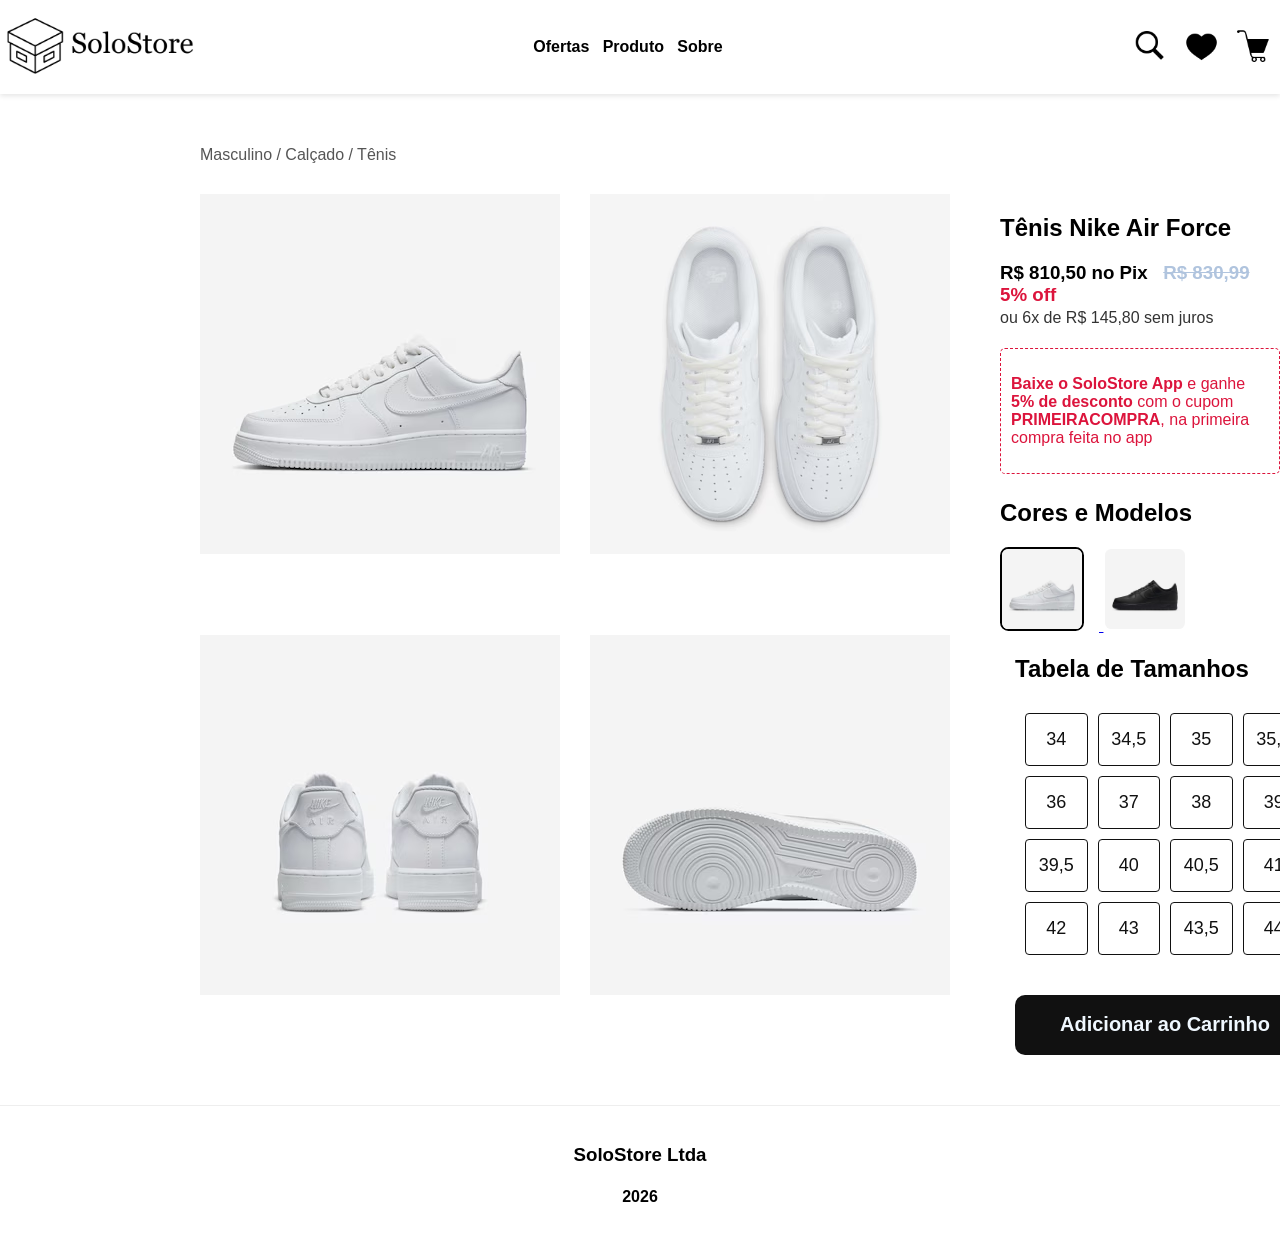
==== commit 5bb18923: "Update produtoBranco.html" ====
--- a/solostore/produtoBranco.html
+++ b/solostore/produtoBranco.html
@@ -4,7 +4,7 @@
     <meta charset="UTF-8">
     <meta name="viewport" content="width=device-width, initial-scale=1.0">
     <title>Tênis Nike Air Force Masculino - SoloStore</title>
-    <link rel="stylesheet" href="styleProdutos.css">
+    <link rel="stylesheet" href="css_js/css/styleProdutos.css">
 </head>
 <body>
     <header>
--- a/solostore/css_js/css/styleProdutos.css
+++ b/solostore/css_js/css/styleProdutos.css
@@ -0,0 +1,215 @@
+body {
+    margin: 0;
+    background-color: white;
+    height: auto;
+}
+
+header {
+    position: fixed;
+    top: 0;
+    left: 0;
+    width: 100%;
+    color: white;
+    padding: 0;
+    z-index: 1000;
+}
+
+main {
+    padding-top: 130px;
+    font-family: Arial, sans-serif;
+}
+
+footer {
+    text-align: center;
+    font-family: Arial, sans-serif;
+    margin-top: 50px;
+    padding: 20px 0;
+    border-top: 1px solid #eee;
+}
+
+#logo {
+    width: 200px;
+    height: 90px;
+    object-fit: contain;
+}
+
+#nav_menu {
+    display: flex;
+    align-items: center;
+    justify-content: space-between;
+    width: 100%;
+    background-color: white;
+    margin-top: 0;
+    box-shadow: 0 2px 5px 0px rgba(0,0,0,0.1);
+}
+
+.menu {
+    text-align: center;
+    color: black;
+    font-family: Arial, sans-serif;
+    font-weight: bold;
+    margin-right: 72px;
+}
+
+.menu a {
+    text-decoration: none;
+    color: black;
+    transition: color 0.2s;
+}
+
+.menu a:hover {
+    color: #555;
+    text-decoration: underline;
+}
+
+#div_icons_direita a {
+    text-align: center;
+    padding-right: 5px;
+    text-decoration: none;
+}
+
+.icons_direita {
+    width: 33px;
+    height: 33px;
+    object-fit: contain;
+    padding: 5px;
+}
+
+#categoria {
+    margin-left: 200px;
+    margin-bottom: 30px;
+    color: #555;
+}
+
+#detalhes_produto h2 {
+    text-align: left;
+    margin-top: 20px;
+}
+
+#detalhes_produto h3 span s {
+    color: #B0C4DE;
+}
+
+.parcelas {
+    font-weight: normal;
+    font-size: 16px;
+    color: #333;
+}
+
+.Desconto_badge {
+    color: #DC143C;
+}
+
+.Desconto_box {
+    color: #DC143C;
+    font-weight: normal;
+    margin-top: 20px;
+    margin-bottom: 25px;
+    border: 1px dashed #DC143C;
+    padding: 10px;
+    border-radius: 5px;
+    max-width: 400px;
+}
+
+.div_centralizador {
+    text-align: left;
+    display: flex;
+    align-items: flex-start;
+}
+
+.img_produtos1 {
+    width: 400px;
+    height: auto;
+    margin-left: 200px;
+    margin-right: 15px;
+    margin-bottom: 25px;
+}
+
+.img_produtos2 {
+    width: 400px;
+    height: auto;
+    margin-left: 15px;
+    margin-right: 50px;
+}
+
+#cor_modelo {
+    margin-top: 30px;
+    text-decoration: none;
+}
+
+.modelo_link img {
+    width: 80px;
+    height: auto;
+    border-radius: 10%;
+    margin-right: 15px;
+    border: 2px solid transparent;
+    transition: transform 0.2s;
+}
+
+.modelo_link a{
+    text-decoration: none;
+}
+
+
+.modelo_link:hover img {
+    transform: scale(1.05);
+}
+
+.modelo_link.ativo img {
+    border: solid 2px black;
+}
+
+.secao_tamanho {
+    margin-left: 15px;
+}
+
+.tabela {
+    width: 100%;
+    max-width: 500px;
+    border-collapse: separate;
+    border-spacing: 10px;
+    font-family: 'Helvetica Neue', Helvetica, Arial, sans-serif;
+    color: #111111;
+    margin: 20px 0;
+}
+
+.tabela tbody td {
+    width: 25%;
+    border: 1px solid #111111;
+    border-radius: 4px;
+    text-align: center;
+    padding: 15px 0;
+    font-size: 18px;
+    font-weight: 500;
+    cursor: pointer;
+    background-color: #ffffff;
+    transition: all 0.2s;
+}
+
+.tabela td:hover {
+    background-color: #111111;
+    color: #ffffff;
+}
+
+#adicionar_ao_carrinho {
+    align-items: center;
+    color: aliceblue;
+    background-color: #111111;
+    border-radius: 10px;
+    cursor: pointer;
+    width: 300px;
+    height: 60px;
+    display: flex;
+    justify-content: center;
+    margin-top: 30px;
+    transition: background-color 0.2s;
+}
+
+#adicionar_ao_carrinho h2 {
+    font-size: 20px;
+    margin: 0;
+}
+
+#adicionar_ao_carrinho:hover {
+    background-color: #252525;
+}
